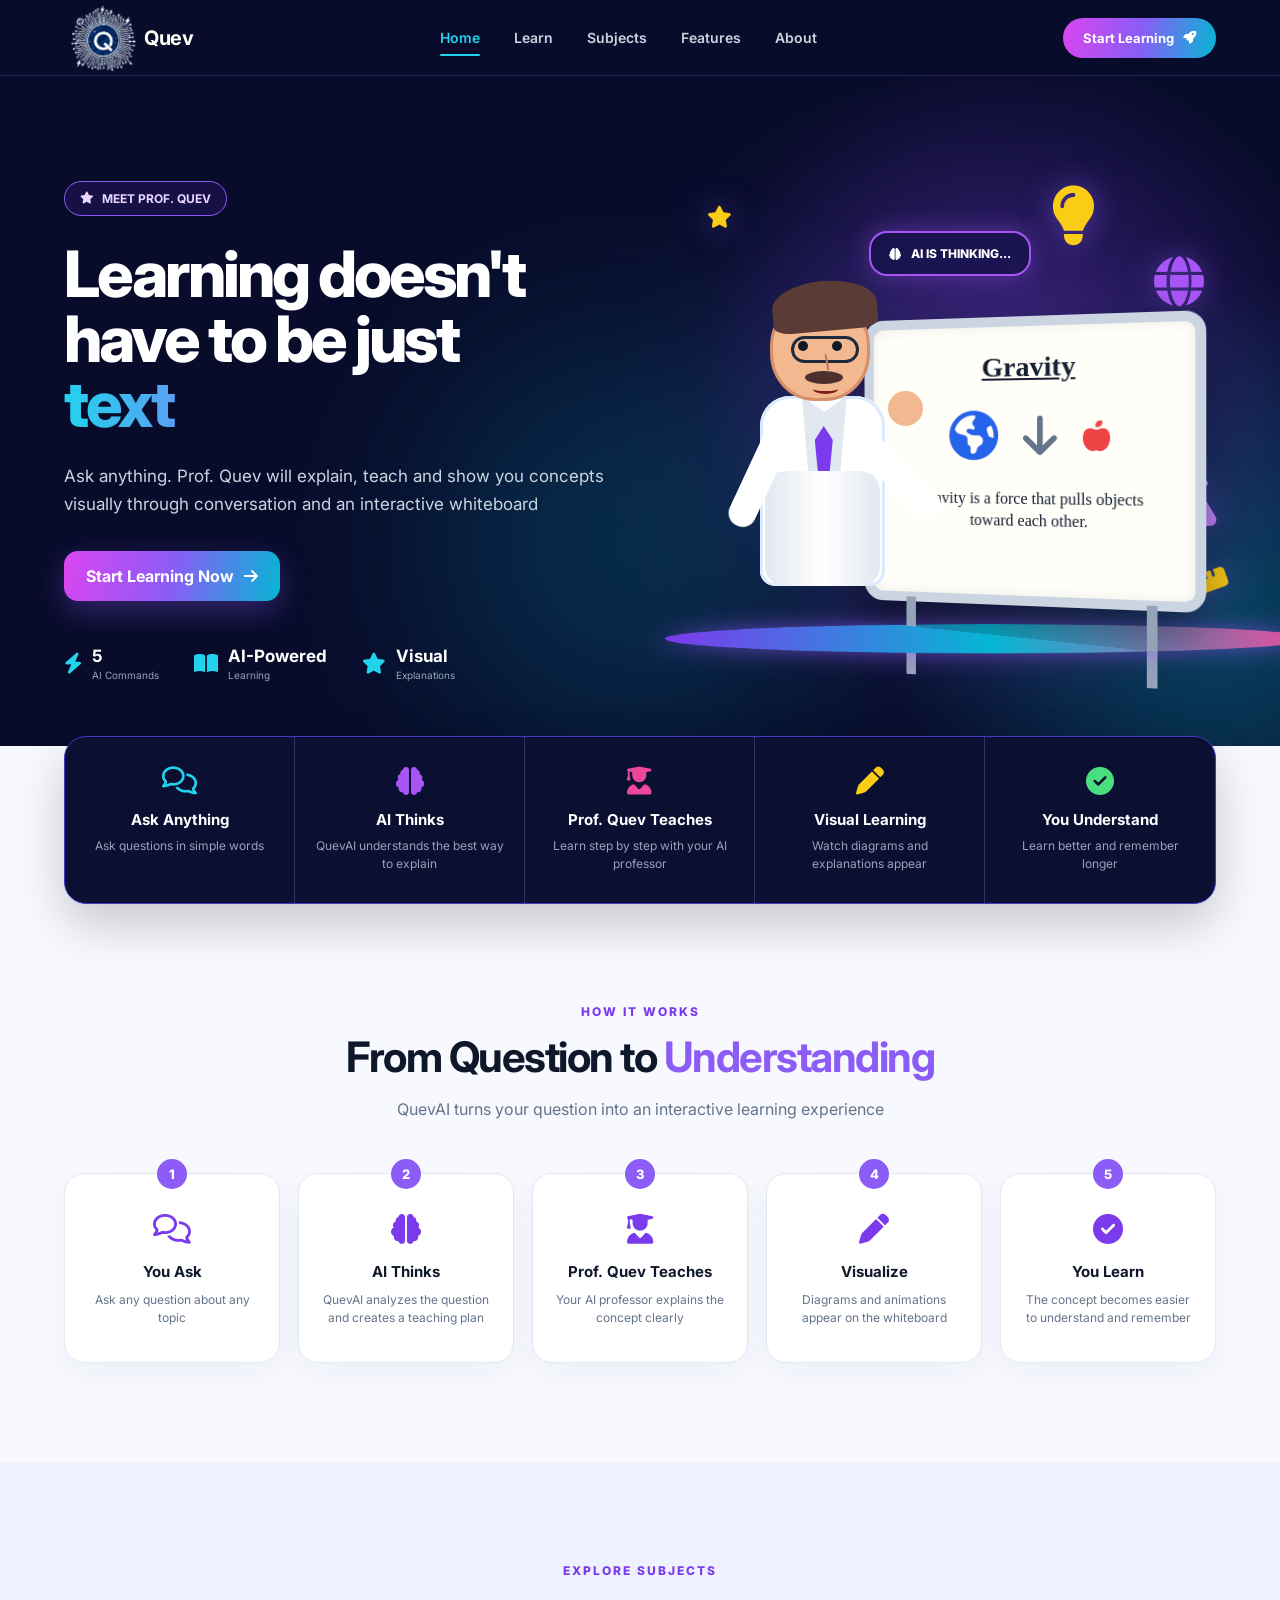
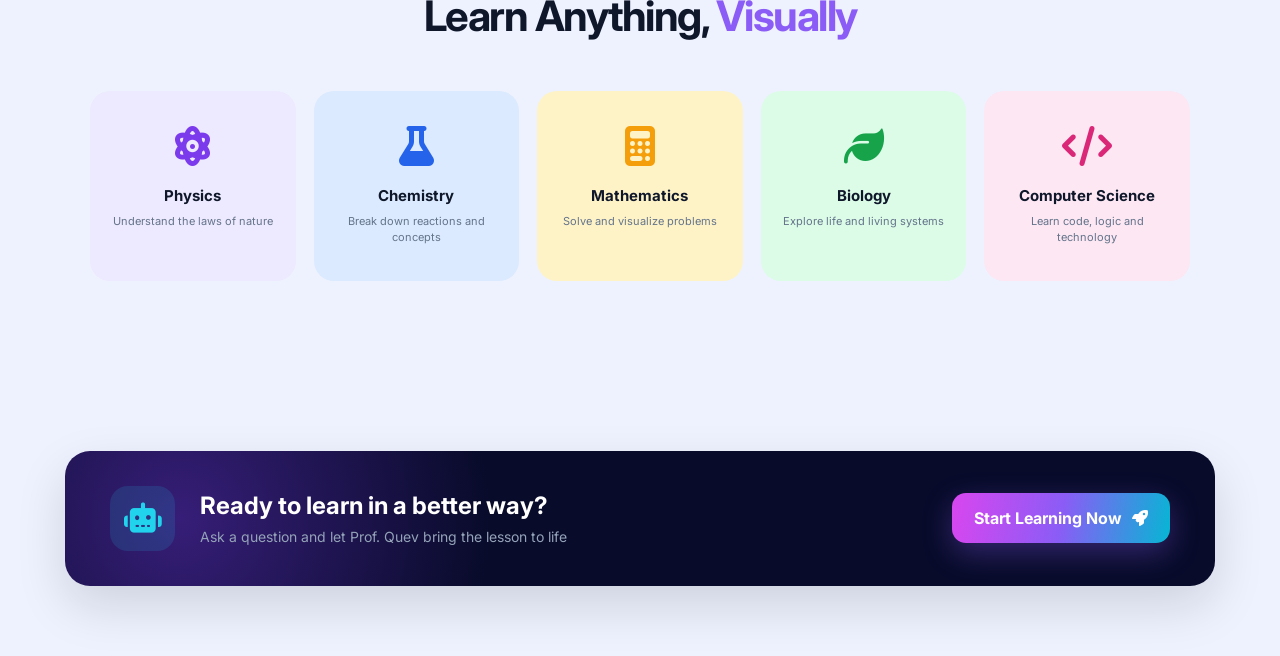
==== index.html @ 07f2e6e9 "Engine and AI update" ====
<!DOCTYPE html>
<html lang="en">

<head>
    <meta charset="UTF-8">
    <meta name="viewport" content="width=device-width, initial-scale=1.0">
    <title>Document</title>
    <link rel="stylesheet" href="../statics/style.css">
    <link rel="stylesheet" href="https://cdnjs.cloudflare.com/ajax/libs/font-awesome/6.5.2/css/all.min.css">
    <link rel="preconnect" href="https://fonts.googleapis.com">
    <link rel="preconnect" href="https://fonts.gstatic.com" crossorigin>
    <link rel="stylesheet" href="https://fonts.googleapis.com/css2?family=Inter:wght@400;500;600;700;800&display=swap">
    <link rel="stylesheet" href="https://cdnjs.cloudflare.com/ajax/libs/font-awesome/6.5.2/css/all.min.css">
</head>

<body>
    <header class="navbar">
        <div class="logo">
            <div class="logo-icon">
            <img src="../statics/img/logoo.png" alt="logo">
            </div>

            <div class="logo-text">
                <span>Quev</span>
            </div>
        </div>

        <nav class="nav-links">
            <a href="/" class="active">Home</a>
            <a href="#learn">Learn</a>
            <a href="#subjects">Subjects</a>
            <a href="#features">Features</a>
            <a href="about.html">About</a>
        </nav>

        <a href="/Quev-tutor/" class="nav-button">
            Start Learning
            <i class="fa-solid fa-rocket"></i>
        </a>
    </header>

    <main>
        <section class="hero">
            <div class="glow glow-purple"></div>
            <div class="glow glow-cyan"></div>

            <div class="hero-content">
                <div class="eyebrow">
                    <i class="fa-solid fa-star"></i>
                    Meet Prof. Quev
                </div>

                <h1>
                    Learning doesn't
                    have to be just
                    <span>text</span>
                </h1>

                <p class="hero-description">
                    Ask anything. Prof. Quev will explain,
                    teach and show you concepts visually
                    through conversation and an interactive
                    whiteboard
                </p>


                <div class="hero-buttons">
                    <a href="tutor.html" class="primary-button">
                        Start Learning Now
                        <i class="fa-solid fa-arrow-right"></i>
                    </a>

                </div>


                <div class="hero-stats">

                    <div class="stat">
                        <i class="fa-solid fa-bolt"></i>
                        <div>
                            <strong>5</strong>
                            <small>AI Commands</small>
                        </div>
                    </div>


                    <div class="stat">
                        <i class="fa-solid fa-book-open"></i>
                        <div>
                            <strong>AI-Powered</strong>
                            <small>Learning</small>
                        </div>
                    </div>

                    <div class="stat">
                        <i class="fa-solid fa-star"></i>
                        <div>
                            <strong>Visual</strong>
                            <small>Explanations</small>
                        </div>
                    </div>

                </div>

            </div>


            <div class="hero-scene" id="heroScene">

                <div class="floating-object object-star">
                    <i class="fa-solid fa-star"></i>
                </div>

                <div class="floating-object object-light">
                    <i class="fa-solid fa-lightbulb"></i>
                </div>

                <div class="floating-object object-planet">
                    <i class="fa-solid fa-globe"></i>
                </div>

                <div class="floating-object object-flask">
                    <i class="fa-solid fa-flask"></i>
                </div>

                <div class="floating-object object-ruler">
                    <i class="fa-solid fa-ruler"></i>
                </div>


                <div class="thinking-bubble">

                    <i class="fa-solid fa-brain"></i>

                    <span id="thinkingText">
                        AI IS THINKING...
                    </span>

                </div>


                <div class="professor">
                    <div class="prof-head">
                        <div class="hair"></div>
                        <div class="face">
                            <div class="eye left-eye"></div>
                            <div class="eye right-eye"></div>
                            <div class="glasses"></div>
                            <div class="nose"></div>
                            <div class="mustache"></div>
                            <div class="smile"></div>
                        </div>
                    </div>


                    <div class="prof-body">
                        <div class="shirt"></div>
                        <div class="tie"></div>
                        <div class="coat"></div>
                    </div>


                    <div class="prof-arm arm-left"></div>
                    <div class="prof-arm arm-right"></div>
                    <div class="prof-hand"></div>

                </div>


                <div class="whiteboard">
                    <div class="board-top"></div>
                    <h2>Gravity</h2>
                    <div class="gravity-demo">
                        <div class="earth">
                            <i class="fa-solid fa-earth-americas"></i>
                        </div>
                        <div class="arrow-down">
                           <i class="fa-solid fa-arrow-down"></i>
                        </div>

                        <div class="apple">
                            <i class="fa-solid fa-apple-whole"></i>
                        </div>
                    </div>

                    <p>
                        Gravity is a force that
                        pulls objects toward
                        each other.
                    </p>

                    <div class="board-leg left-leg"></div>
                    <div class="board-leg right-leg"></div>

                </div>


                <div class="platform"></div>

            </div>
        </section>


        <section class="features-strip" id="features">
            <div class="feature">
                <i class="fa-regular fa-comments"></i>
                <h3>Ask Anything</h3>

                <p>Ask questions in simple words</p>

            </div>


            <div class="feature">
                <i class="fa-solid fa-brain"></i>
                <h3>AI Thinks</h3>

                <p>
                    QuevAI understands the best way
                    to explain
                </p>
            </div>


            <div class="feature">
                <i class="fa-solid fa-user-graduate"></i>
                <h3>Prof. Quev Teaches</h3>
                <p>
                    Learn step by step with your AI professor
                </p>
            </div>


            <div class="feature">
                <i class="fa-solid fa-pen"></i>
                <h3>Visual Learning</h3>

                <p>
                    Watch diagrams and explanations appear
                </p>
            </div>


            <div class="feature">
                <i class="fa-solid fa-circle-check"></i>
                <h3>You Understand</h3>

                <p>
                    Learn better and remember longer
                </p>

            </div>
        </section>


        <section class="how-section" id="learn">
            <div class="section-label">
                HOW IT WORKS
            </div>

            <h2>
                From Question to
                <span>Understanding</span>
            </h2>

            <p class="section-description">
                QuevAI turns your question into an interactive
                learning experience
            </p>


            <div class="steps">
                <div class="step">
                    <div class="step-number">1</div>
                    <i class="fa-regular fa-comments"></i>
                    <h3>You Ask</h3>

                    <p>
                        Ask any question about any topic
                    </p>

                </div>

                <div class="step">
                    <div class="step-number">2</div>
                    <i class="fa-solid fa-brain"></i>

                    <h3>AI Thinks</h3>

                    <p>
                        QuevAI analyzes the question
                        and creates a teaching plan
                    </p>

                </div>

                <div class="step">
                    <div class="step-number">3</div>
                    <i class="fa-solid fa-user-graduate"></i>

                    <h3>Prof. Quev Teaches</h3>

                    <p>
                        Your AI professor explains
                        the concept clearly
                    </p>

                </div>


                <div class="step">
                    <div class="step-number">4</div>
                    <i class="fa-solid fa-pen"></i>

                    <h3>Visualize</h3>
                    <p>
                        Diagrams and animations appear
                        on the whiteboard
                    </p>
                </div>


                <div class="step">
                    <div class="step-number">5</div>
                    <i class="fa-solid fa-circle-check"></i>

                    <h3>You Learn</h3>

                    <p>
                        The concept becomes easier
                        to understand and remember
                    </p>

                </div>
            </div>
        </section>


        <section class="subjects-section" id="subjects">

            <div class="section-label">
                EXPLORE SUBJECTS
            </div>

            <h2>
                Learn Anything,
                <span>Visually</span>
            </h2>


            <div class="subject-grid">

                <div class="subject-card physics">
                    <i class="fa-solid fa-atom"></i>
                    <h3>Physics</h3>
                    <p>Understand the laws of nature</p>
                </div>

                <div class="subject-card chemistry">
                    <i class="fa-solid fa-flask"></i>
                    <h3>Chemistry</h3>
                    <p>Break down reactions and concepts</p>
                </div>

                <div class="subject-card mathematics">
                    <i class="fa-solid fa-calculator"></i>
                    <h3>Mathematics</h3>
                    <p>Solve and visualize problems</p>
                </div>

                <div class="subject-card biology">
                    <i class="fa-solid fa-leaf"></i>
                    <h3>Biology</h3>
                    <p>Explore life and living systems</p>
                </div>

                <div class="subject-card coding">
                    <i class="fa-solid fa-code"></i>
                    <h3>Computer Science</h3>
                    <p>Learn code, logic and technology</p>
                </div>

            </div>
        </section>


        <section class="cta-section">
            <div class="cta-content">

                <div class="cta-icon">
                    <i class="fa-solid fa-robot"></i>
                </div>

                <div>
                    <h2>
                        Ready to learn in a better way?
                    </h2>

                    <p>
                        Ask a question and let Prof. Quev
                        bring the lesson to life
                    </p>
                </div>

                <a href="tutor.html" class="primary-button">
                    Start Learning Now
                    <i class="fa-solid fa-rocket"></i>
                </a>

            </div>
        </section>
    </main>




    <script src="../statics/main.js"></script>
</body>

</html>
---- statics/style.css ----
* {
    margin: 0;
    padding: 0;
    box-sizing: border-box;
}

html {
    scroll-behavior: smooth;
}

body {
    font-family: "Inter", sans-serif;
    background: #f8f9ff;
    color: #0f172a;
}

.navbar {
    height: 76px;
    padding: 0 5%;
    display: flex;
    align-items: center;
    justify-content: space-between;
    background: #080b2a;
    border-bottom: 1px solid #25295a;
    position: sticky;
    top: 0;
    z-index: 1000;
}

.logo {
    display: flex;
    align-items: center;
}

.logo-icon img{
    width: 80px;
    margin-top: 10px;
}

.logo-text {
    margin-left: 0;
    font-size: 20px;
    font-weight: 700;
    letter-spacing: -0.5px;
    color: #fffef8;
}


.nav-links {
    display: flex;
    align-items: center;
    gap: 34px;
}

.nav-links a {
    position: relative;
    color: #cbd5e1;
    text-decoration: none;
    font-size: 14px;
    font-weight: 600;
    transition: 0.3s;
}

.nav-links a:hover,
.nav-links a.active {
    color: #22d3ee;
}

.nav-links a.active::after {
    content: "";
    position: absolute;
    left: 0;
    right: 0;
    bottom: -10px;
    height: 2px;
    background: #22d3ee;
    border-radius: 10px;
}

.nav-button {
    display: flex;
    align-items: center;
    gap: 9px;
    padding: 12px 20px;
    border-radius: 30px;
    color: white;
    text-decoration: none;
    font-size: 13px;
    font-weight: 700;
    background: linear-gradient(100deg, #d946ef, #8b5cf6, #06b6d4);
    transition: 0.3s;
}

.nav-button:hover {
    transform: translateY(-2px);
    box-shadow: 0 8px 25px #8b5cf666;
}

.hero {
    min-height: 650px;
    padding: 80px 5% 40px;
    display: flex;
    align-items: center;
    position: relative;
    overflow: hidden;
    color: white;
    background: radial-gradient(circle at 80% 45%, #7c3aed55, transparent 30%),
        radial-gradient(circle at 95% 80%, #06b6d455, transparent 25%), #080b2a;
}

.hero-content {
    width: 48%;
    position: relative;
    z-index: 5;
}

.eyebrow {
    width: fit-content;
    display: flex;
    align-items: center;
    gap: 8px;
    padding: 9px 15px;
    margin-bottom: 25px;
    border: 1px solid #8b5cf6;
    border-radius: 30px;
    color: #e9d5ff;
    background: #7c3aed22;
    font-size: 12px;
    font-weight: 700;
    text-transform: uppercase;
}

.hero h1 {
    max-width: 650px;
    font-size: clamp(48px, 5vw, 72px);
    line-height: 1.02;
    letter-spacing: -3px;
    font-weight: 800;
}

.hero h1 span {
    display: block;
    background: linear-gradient(90deg, #22d3ee, #a855f7, #ec4899);
    background-clip: text;
    color: transparent;
}

.hero-description {
    max-width: 540px;
    margin-top: 25px;
    color: #cbd5e1;
    font-size: 17px;
    line-height: 1.7;
}

.hero-buttons {
    display: flex;
    align-items: center;
    gap: 25px;
    margin-top: 32px;
}

.primary-button {
    display: inline-flex;
    align-items: center;
    gap: 10px;
    padding: 15px 22px;
    border-radius: 14px;
    color: white;
    text-decoration: none;
    font-weight: 700;
    background: linear-gradient(100deg, #d946ef, #8b5cf6, #06b6d4);
    box-shadow: 0 10px 30px #8b5cf655;
    transition: 0.3s;
}

.primary-button:hover {
    transform: translateY(-4px);
    box-shadow: 0 15px 40px #8b5cf677;
}

.hero-stats {
    display: flex;
    gap: 35px;
    margin-top: 45px;
}

.stat {
    display: flex;
    align-items: center;
    gap: 10px;
}

.stat>i {
    color: #22d3ee;
    font-size: 21px;
}

.stat strong {
    display: block;
    font-size: 17px;
}

.stat small {
    display: block;
    margin-top: 3px;
    color: #94a3b8;
    font-size: 10px;
}

.hero-scene {
    width: 52%;
    height: 550px;
    position: relative;
    perspective: 1200px;
    transform-style: preserve-3d;
    transition: transform 0.15s ease-out;
}

.professor {
    position: absolute;
    left: 18%;
    bottom: 85px;
    width: 190px;
    height: 350px;
    z-index: 5;
    transform-style: preserve-3d;
    animation: professorFloat 4s ease-in-out infinite;
}

@keyframes professorFloat {

    0%,
    100% {
        transform: translateY(0) rotateY(-3deg);
    }

    50% {
        transform: translateY(-15px) rotateY(3deg);
    }

}

.prof-head {
    position: absolute;
    top: 10px;
    left: 45px;
    width: 110px;
    height: 120px;
    z-index: 4;
}

.face {
    width: 100px;
    height: 105px;
    position: absolute;
    top: 15px;
    border-radius: 48% 48% 45% 45%;
    background: #f2b88f;
    border: 3px solid #d78f68;
}

.hair {
    width: 105px;
    height: 50px;
    position: absolute;
    top: 0;
    left: 2px;
    z-index: 3;
    border-radius: 60% 60% 20% 20%;
    background: #5b3b35;
    transform: rotate(-5deg);
}

.eye {
    width: 10px;
    height: 10px;
    position: absolute;
    top: 42px;
    border-radius: 50%;
    background: #111827;
}

.left-eye {
    left: 25px;
}

.right-eye {
    right: 25px;
}

.glasses {
    position: absolute;
    top: 37px;
    left: 18px;
    width: 68px;
    height: 27px;
    border: 3px solid #1e293b;
    border-radius: 15px;
}

.nose {
    position: absolute;
    left: 45px;
    top: 56px;
    width: 10px;
    height: 16px;
    border-right: 2px solid #c07858;
    transform: rotate(-10deg);
}

.mustache {
    position: absolute;
    left: 32px;
    top: 72px;
    width: 38px;
    height: 13px;
    border-radius: 50%;
    background: #4b302d;
}

.smile {
    position: absolute;
    left: 40px;
    top: 85px;
    width: 25px;
    height: 10px;
    border-bottom: 3px solid #7f1d1d;
    border-radius: 50%;
}

.prof-body {
    position: absolute;
    left: 35px;
    top: 125px;
    width: 125px;
    height: 190px;
    border-radius: 30px 30px 15px 15px;
    background: white;
    box-shadow: inset 0 0 0 3px #dbeafe;
}

.shirt {
    position: absolute;
    left: 42px;
    top: 0;
    width: 45px;
    height: 80px;
    background: #e2e8f0;
    clip-path: polygon(0 0, 50% 20%, 100% 0, 85% 100%, 15% 100%);
}

.tie {
    position: absolute;
    top: 30px;
    left: 55px;
    width: 18px;
    height: 70px;
    background: #7c3aed;
    clip-path: polygon(50% 0, 100% 20%, 70% 100%, 50% 85%, 30% 100%, 0 20%);
}

.coat {
    position: absolute;
    left: 5px;
    right: 5px;
    bottom: 0;
    height: 115px;
    border-radius: 20px;
    background: linear-gradient(90deg, #e2e8f0, #ffffff, #e2e8f0);
}

.prof-arm {
    position: absolute;
    width: 28px;
    height: 115px;
    border-radius: 20px;
    background: white;
    z-index: 2;
}

.arm-left {
    left: 22px;
    top: 145px;
    transform: rotate(25deg);
}

.arm-right {
    right: 5px;
    top: 145px;
    transform: rotate(-45deg);
}

.prof-hand {
    position: absolute;
    right: -8px;
    top: 120px;
    width: 35px;
    height: 35px;
    border-radius: 50%;
    background: #f2b88f;
    z-index: 3;
}

.whiteboard {
    position: absolute;
    right: 3%;
    bottom: 100px;
    width: 340px;
    height: 290px;
    z-index: 3;
    padding: 25px;
    border: 10px solid #cbd5e1;
    border-radius: 20px;
    background: #fffef8;
    color: #172033;
    box-shadow: 0 25px 50px #00000066, inset 0 0 15px #00000012;
    transform: perspective(1000px) rotateY(-8deg);
    transition: transform 0.4s ease;
}

.whiteboard:hover {
    transform: perspective(1000px) rotateY(0deg) translateZ(30px);
}

.whiteboard h2 {
    text-align: center;
    font-family: cursive;
    font-size: 28px;
    text-decoration: underline;
}

.gravity-demo {
    height: 105px;
    display: flex;
    align-items: center;
    justify-content: center;
    gap: 25px;
}

.earth {
    font-size: 50px;
    color: #2563eb;
}

.arrow-down {
    font-size: 45px;
    color: #64748b;
}

.apple {
    color: #ef4444;
    font-size: 30px;
}

.whiteboard p {
    text-align: center;
    font-family: cursive;
    font-size: 16px;
    line-height: 1.4;
}

.board-leg {
    position: absolute;
    bottom: -85px;
    width: 10px;
    height: 80px;
    background: #94a3b8;
}

.left-leg {
    left: 35px;
}

.right-leg {
    right: 35px;
}

.platform {
    position: absolute;
    left: 8%;
    bottom: 45px;
    width: 650px;
    height: 45px;
    border-radius: 50%;
    background: linear-gradient(90deg, #7c3aed, #06b6d4, #ec4899);
    box-shadow: 0 0 35px #8b5cf6aa;
    transform: rotateX(60deg);
}

.floating-object {
    position: absolute;
    z-index: 2;
    display: flex;
    align-items: center;
    justify-content: center;
    color: #ffffff;
    filter: drop-shadow(0 0 15px #8b5cf688);
    animation: objectFloat 4s ease-in-out infinite;
}

.object-star {
    top: 50px;
    left: 15%;
    color: #facc15;
    font-size: 22px;
}

.object-light {
    top: 30px;
    right: 20%;
    color: #facc15;
    font-size: 60px;
    animation-delay: 1s;
}

.object-planet {
    top: 100px;
    right: 2%;
    color: #a855f7;
    font-size: 50px;
    animation-delay: 1.5s;
}

.object-flask {
    bottom: 180px;
    right: 0;
    color: #c084fc;
    font-size: 45px;
    animation-delay: 2s;
}

.object-ruler {
    bottom: 100px;
    right: -10px;
    color: #facc15;
    font-size: 45px;
    transform: rotate(25deg);
    animation-delay: 2.5s;
}

@keyframes objectFloat {

    0%,
    100% {
        transform: translateY(0);
    }

    50% {
        transform: translateY(-18px);
    }

}

.thinking-bubble {
    position: absolute;
    top: 75px;
    left: 42%;
    z-index: 10;
    display: flex;
    align-items: center;
    gap: 10px;
    padding: 13px 18px;
    border: 2px solid #a855f7;
    border-radius: 18px;
    color: white;
    background: #17134bcc;
    box-shadow: 0 0 25px #a855f766;
    font-size: 12px;
    font-weight: 800;
    animation: bubblePulse 2s ease-in-out infinite;
}

@keyframes bubblePulse {

    0%,
    100% {
        box-shadow: 0 0 20px #a855f744;
    }

    50% {
        box-shadow: 0 0 35px #a855f699;
    }

}

.glow {
    position: absolute;
    width: 400px;
    height: 400px;
    border-radius: 50%;
    filter: blur(100px);
    opacity: 0.2;
}

.glow-purple {
    background: #8b5cf6;
    right: 10%;
    top: 20%;
}

.glow-cyan {
    background: #06b6d4;
    right: 35%;
    bottom: 0;
}

.features-strip {
    width: 90%;
    margin: -10px auto 0;
    position: relative;
    z-index: 20;
    display: grid;
    grid-template-columns: repeat(5, 1fr);
    border: 1px solid #4338ca;
    border-radius: 22px;
    overflow: hidden;
    background: #0b1033;
    box-shadow: 0 20px 50px #00000033;
}

.feature {
    padding: 30px 20px;
    text-align: center;
    border-right: 1px solid #303565;
}

.feature:last-child {
    border-right: none;
}

.feature i {
    margin-bottom: 15px;
    color: #22d3ee;
    font-size: 28px;
}

.feature:nth-child(2) i {
    color: #a855f7;
}

.feature:nth-child(3) i {
    color: #ec4899;
}

.feature:nth-child(4) i {
    color: #facc15;
}

.feature:nth-child(5) i {
    color: #4ade80;
}

.feature h3 {
    margin-bottom: 8px;
    color: white;
    font-size: 15px;
}

.feature p {
    color: #94a3b8;
    font-size: 12px;
    line-height: 1.5;
}

.how-section,
.subjects-section {
    padding: 100px 5%;

    text-align: center;
}

.section-label {
    margin-bottom: 12px;
    color: #7c3aed;
    font-size: 12px;
    font-weight: 800;
    letter-spacing: 2px;
}

.how-section h2,
.subjects-section h2 {
    font-size: 42px;
    letter-spacing: -1.5px;
}

.how-section h2 span,
.subjects-section h2 span {
    color: #8b5cf6;
}

.section-description {
    max-width: 600px;
    margin: 15px auto 50px;
    color: #64748b;
    line-height: 1.6;
}

.steps {
    max-width: 1200px;
    margin: auto;
    display: grid;
    grid-template-columns: repeat(5, 1fr);
    gap: 18px;
}

.step {
    position: relative;
    padding: 35px 20px;
    border: 1px solid #e2e8f0;
    border-radius: 20px;
    background: white;
    box-shadow: 0 10px 30px #64748b12;
    transition: 0.3s;
}

.step:hover {
    transform: translateY(-8px);
    box-shadow: 0 20px 40px #64748b22;
}

.step-number {
    width: 30px;
    height: 30px;
    margin: -50px auto 25px;
    display: flex;
    align-items: center;
    justify-content: center;
    border-radius: 50%;
    color: white;
    background: #8b5cf6;
    font-size: 13px;
    font-weight: 800;
}

.step>i {
    margin-bottom: 18px;
    color: #7c3aed;
    font-size: 30px;
}

.step h3 {
    margin-bottom: 10px;
    font-size: 15px;
}

.step p {
    color: #64748b;
    font-size: 12px;
    line-height: 1.5;
}

.subjects-section {
    background: #eef2ff;
}

.subject-grid {
    max-width: 1100px;
    margin: 50px auto 0;
    display: grid;
    grid-template-columns: repeat(5, 1fr);
    gap: 18px;
}

.subject-card {
    padding: 35px 20px;
    border-radius: 20px;
    transition: 0.3s;
}

.subject-card:hover {
    transform: translateY(-8px) scale(1.02);
}

.subject-card i {
    margin-bottom: 20px;
    font-size: 40px;
}

.subject-card h3 {
    margin-bottom: 8px;
    font-size: 15px;
}

.subject-card p {
    color: #64748b;
    font-size: 11px;
    line-height: 1.5;
}

.physics {
    background: #ede9fe;
}

.physics i {
    color: #7c3aed;
}

.chemistry {
    background: #dbeafe;
}

.chemistry i {
    color: #2563eb;
}

.mathematics {
    background: #fef3c7;
}

.mathematics i {
    color: #f59e0b;
}

.biology {
    background: #dcfce7;
}

.biology i {
    color: #16a34a;
}

.coding {
    background: #fce7f3;
}

.coding i {
    color: #db2777;
}

.cta-section {
    padding: 70px 5%;
    background: #eef2ff;
}

.cta-content {
    max-width: 1150px;
    margin: auto;
    padding: 35px 45px;
    display: flex;
    align-items: center;
    gap: 25px;
    border-radius: 25px;
    color: white;
    background: radial-gradient(circle at 10% 50%, #7c3aed66, transparent 30%), #080b2a;
    box-shadow: 0 20px 50px #00000022;
}

.cta-icon {
    width: 65px;
    height: 65px;
    display: flex;
    align-items: center;
    justify-content: center;
    border-radius: 18px;
    color: #22d3ee;
    background: #22d3ee22;
    font-size: 30px;
}

.cta-content>div:nth-child(2) {
    flex: 1;
}

.cta-content h2 {
    margin-bottom: 8px;
    font-size: 24px;
}

.cta-content p {
    color: #94a3b8;
    font-size: 14px;
}

@media (max-width: 1000px) {

    .nav-links {
        gap: 15px;
    }

    .hero {
        flex-direction: column;
    }

    .hero-content {
        width: 100%;
        text-align: center;
    }

    .eyebrow {
        margin-left: auto;
        margin-right: auto;
    }

    .hero-buttons,
    .hero-stats {
        justify-content: center;
    }

    .hero-scene {
        width: 100%;
        margin-top: 40px;
    }

    .features-strip {
        grid-template-columns: repeat(2, 1fr);
    }

    .steps {
        grid-template-columns: repeat(2, 1fr);
    }

    .subject-grid {
        grid-template-columns: repeat(3, 1fr);
    }

}


@media (max-width: 650px) {

    .navbar {
        padding: 0 20px;
    }

    .nav-links {
        display: none;
    }

    .nav-button {
        padding: 10px 13px;
        font-size: 11px;
    }

    .hero {
        padding: 60px 20px;
    }

    .hero h1 {
        font-size: 45px;
    }

    .hero-description {
        font-size: 15px;
    }

    .hero-buttons {
        flex-direction: column;
    }

    .hero-stats {
        gap: 15px;
    }

    .hero-scene {
        transform: scale(0.75);

        width: 130%;
    }

    .features-strip {
        grid-template-columns: 1fr;
    }

    .feature {
        border-right: none;
        border-bottom: 1px solid #303565;
    }

    .steps {
        grid-template-columns: 1fr;
    }

    .subject-grid {
        grid-template-columns: 1fr 1fr;
    }

    .cta-content {
        flex-direction: column;
        text-align: center;
    }

}


.about-page {
    background: #f8f9ff;
    min-height: 100vh;
}

.about-hero {
    padding: 90px 8% 80px;
    text-align: center;
    color: white;
    background: radial-gradient(circle at 20% 30%, #7c3aed66, transparent 30%),
        radial-gradient(circle at 80% 70%, #06b6d455, transparent 30%), #080b2a;
}

.about-badge {
    display: inline-flex;
    align-items: center;
    gap: 8px;
    padding: 9px 16px;
    border: 1px solid #8b5cf6;
    border-radius: 30px;
    color: #e9d5ff;
    background: #8b5cf622;
    font-size: 12px;
    font-weight: 700;
}

.about-hero h1 {
    max-width: 800px;
    margin: 25px auto 15px;
    font-size: clamp(45px, 6vw, 70px);
    line-height: 1.05;
    letter-spacing: -3px;
}

.about-hero h1 span {
    background: linear-gradient(90deg, #22d3ee, #a855f7, #ec4899);
    background-clip: text;
    color: transparent;
}

.about-hero p {
    max-width: 650px;
    margin: auto;
    color: #cbd5e1;
    line-height: 1.7;
    font-size: 16px;
}

.mission {
    padding: 90px 8%;
}

.mission-container {
    max-width: 1100px;
    margin: auto;
    display: grid;
    grid-template-columns: 1fr 1fr;
    gap: 50px;
    align-items: center;
}

.section-tag {
    color: #7c3aed;
    font-size: 12px;
    font-weight: 800;
    letter-spacing: 2px;
}

.mission h2 {
    margin: 15px 0;
    font-size: 40px;
    letter-spacing: -1px;
}

.mission h2 span {
    color: #8b5cf6;
}

.mission-text {
    color: #64748b;
    line-height: 1.8;
    font-size: 15px;
}

.mission-visual {
    min-height: 350px;
    display: flex;
    align-items: center;
    justify-content: center;
    position: relative;
    border-radius: 30px;
    background: radial-gradient(circle at center, #8b5cf633, transparent 60%), #eef2ff;
}

.mission-icon {
    width: 140px;
    height: 140px;
    display: flex;
    align-items: center;
    justify-content: center;
    border-radius: 40px;
    color: white;
    background: linear-gradient(135deg, #8b5cf6, #06b6d4);
    font-size: 65px;
    box-shadow: 0 25px 60px #7c3aed55;
    animation: floatAbout 4s ease-in-out infinite;
}

@keyframes floatAbout {

    0%,
    100% {
        transform: translateY(0) rotate(-3deg);
    }

    50% {
        transform: translateY(-15px) rotate(3deg);
    }

}

.difference {
    padding: 90px 8%;
    text-align: center;
    background: #eef2ff;
}

.difference h2 {
    margin: 12px 0;
    font-size: 40px;
}

.difference h2 span {
    color: #ec4899;
}

.difference-description {
    max-width: 650px;
    margin: 0 auto 50px;
    color: #64748b;
    line-height: 1.7;
}

.difference-grid {
    max-width: 1100px;
    margin: auto;
    display: grid;
    grid-template-columns: repeat(3, 1fr);
    gap: 20px;
}

.difference-card {
    padding: 35px 25px;
    border-radius: 22px;
    background: white;
    box-shadow: 0 15px 35px #64748b18;
    transition: 0.3s;
}

.difference-card:hover {
    transform: translateY(-8px);
}

.difference-card i {
    width: 60px;
    height: 60px;
    margin-bottom: 20px;
    display: inline-flex;
    align-items: center;
    justify-content: center;
    border-radius: 18px;
    color: white;
    background: linear-gradient(135deg, #8b5cf6, #06b6d4);
    font-size: 25px;
}

.difference-card h3 {
    margin-bottom: 10px;
    font-size: 17px;
}

.difference-card p {
    color: #64748b;
    font-size: 13px;
    line-height: 1.6;
}

.commands {
    padding: 90px 8%;
    text-align: center;
}

.commands h2 {
    margin: 12px 0 15px;
    font-size: 40px;
}

.commands h2 span {
    color: #7c3aed;
}

.commands-description {
    max-width: 650px;
    margin: auto;
    color: #64748b;
    line-height: 1.7;
}

.command-list {
    max-width: 900px;
    margin: 50px auto 0;
    display: grid;
    grid-template-columns: repeat(5, 1fr);
    gap: 15px;
}

.command {
    padding: 25px 15px;
    border-radius: 18px;
    background: #0f172a;
    color: white;
    transition: 0.3s;
}

.command:hover {
    transform: translateY(-7px);
    background: #171f3d;
}

.command i {
    margin-bottom: 12px;
    color: #22d3ee;
    font-size: 25px;
}

.command strong {
    display: block;
    margin-bottom: 5px;
    font-size: 14px;
}

.command small {
    color: #94a3b8;
    font-size: 11px;
}

.team {
    padding: 90px 8%;
    background: #080b2a;
    color: white;
    text-align: center;
}

.team h2 {
    margin: 12px 0 15px;
    font-size: 40px;
}

.team h2 span {
    color: #22d3ee;
}

.team-description {
    max-width: 650px;
    margin: auto;
    color: #94a3b8;
    line-height: 1.7;
}

.team-grid {
    max-width: 1000px;
    margin: 50px auto 0;
    display: grid;
    grid-template-columns: repeat(3, 1fr);
    gap: 22px;
}

.team-card {
    padding: 30px 20px;
    border: 1px solid #303565;
    border-radius: 20px;
    background: #101537;
    transition: transform 0.3s ease, border-color 0.3s ease, box-shadow 0.3s ease;
}

.team-card:hover {
    transform: translateY(-6px);
    border-color: #22d3ee;
    box-shadow: 0 15px 35px rgba(34, 211, 238, 0.12);
}

.team-icon {
    width: 65px;
    height: 65px;
    margin: auto auto 18px;
    display: flex;
    align-items: center;
    justify-content: center;
    border-radius: 50%;
    color: white;
    background: linear-gradient(135deg, #8b5cf6, #06b6d4);
    font-size: 25px;
}

.team-card h3 {
    margin: 0 0 6px;
    font-size: 18px;
    font-weight: 700;
}

.team-card h4 {
    margin: 0 0 12px;
    color: #22d3ee;
    font-size: 13px;
    font-weight: 600;
}

.team-card p {
    margin: 0;
    color: #94a3b8;
    font-size: 12px;
    line-height: 1.6;
}


.about-cta {
    padding: 80px 8%;
    text-align: center;
    background: #f8f9ff;
}

.about-cta h2 {
    font-size: 38px;
}

.about-cta h2 span {
    color: #8b5cf6;
}

.about-cta p {
    margin: 15px auto 30px;
    max-width: 550px;
    color: #64748b;
}

@media (max-width: 900px) {

    .mission-container {
        grid-template-columns: 1fr;
    }

    .difference-grid {
        grid-template-columns: 1fr 1fr;
    }

    .command-list {
        grid-template-columns: repeat(3, 1fr);
    }

    .team-grid {
        grid-template-columns: 1fr;
        max-width: 400px;
    }

    .team h2 {
        font-size: 32px;
    }

}


@media (max-width: 600px) {

    .about-hero {
        padding: 70px 20px;
    }

    .mission,
    .difference,
    .commands,
    .team,
    .about-cta {
        padding-left: 20px;
        padding-right: 20px;
    }

    .mission h2,
    .difference h2,
    .commands h2,
    .team h2 {
        font-size: 32px;
    }

    .difference-grid {
        grid-template-columns: 1fr;
    }

    .command-list {
        grid-template-columns: 1fr 1fr;
    }

    .team-grid {
        grid-template-columns: 1fr;
        max-width: 400px;
    }

    .team h2 {
        font-size: 32px;
    }

}
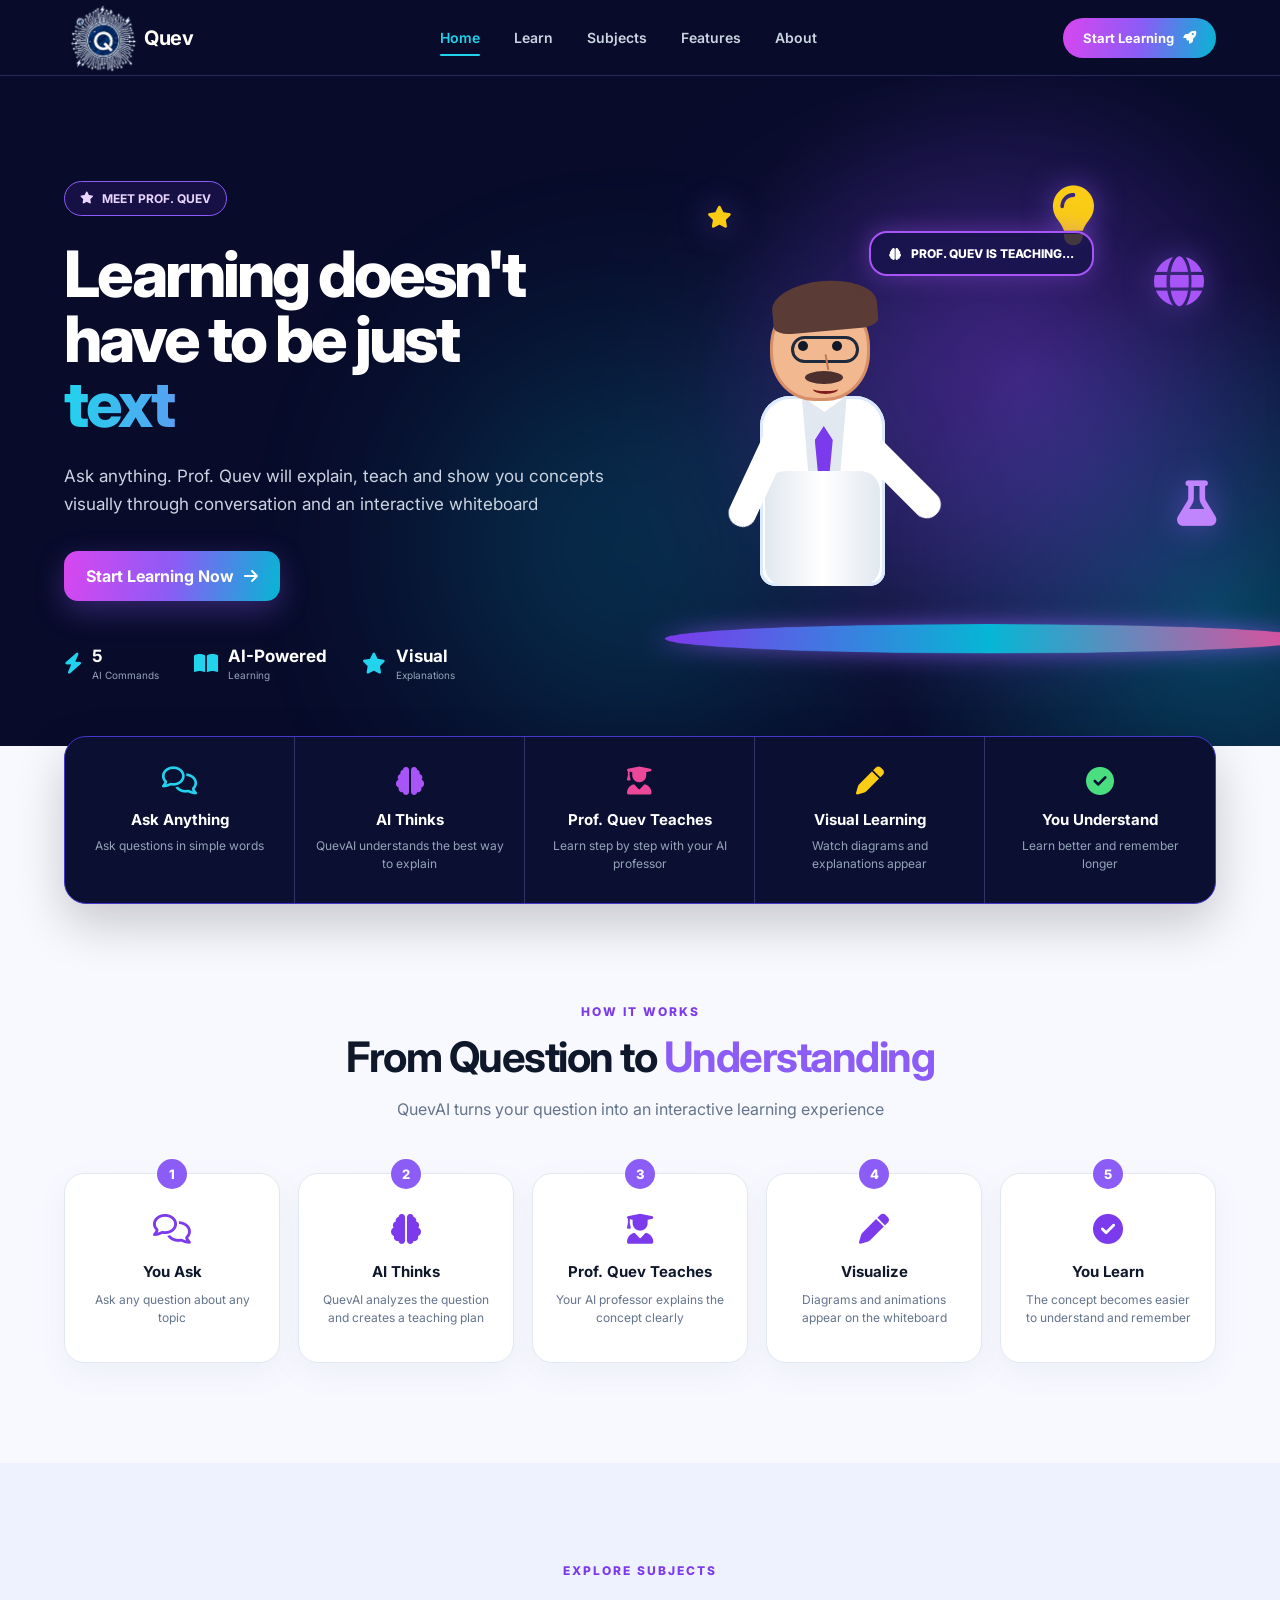
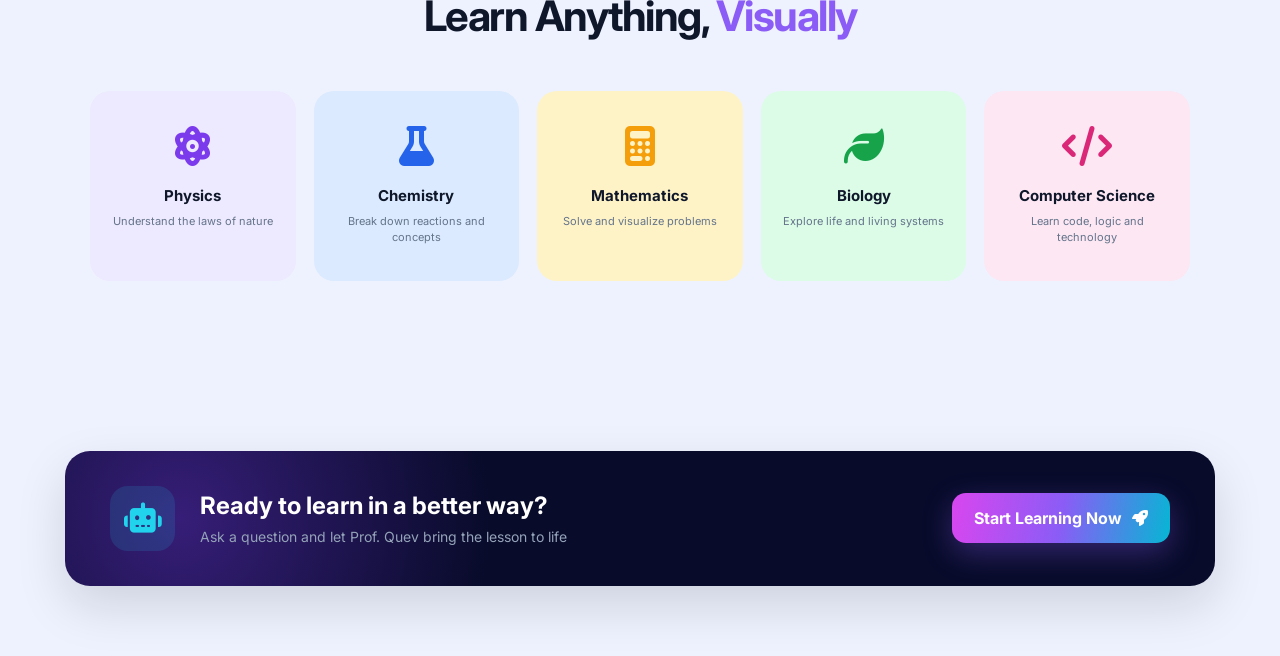
==== commit f50ce1b0: "GSAP Rework" ====
--- a/index.html
+++ b/index.html
@@ -4,7 +4,7 @@
 <head>
     <meta charset="UTF-8">
     <meta name="viewport" content="width=device-width, initial-scale=1.0">
-    <title>Document</title>
+    <title>Quev AI Professor</title>
     <link rel="stylesheet" href="../statics/style.css">
     <link rel="stylesheet" href="https://cdnjs.cloudflare.com/ajax/libs/font-awesome/6.5.2/css/all.min.css">
     <link rel="preconnect" href="https://fonts.googleapis.com">
@@ -402,7 +402,7 @@
                     </p>
                 </div>
 
-                <a href="tutor.html" class="primary-button">
+                <a href="/Quev-tutor/" class="primary-button">
                     Start Learning Now
                     <i class="fa-solid fa-rocket"></i>
                 </a>
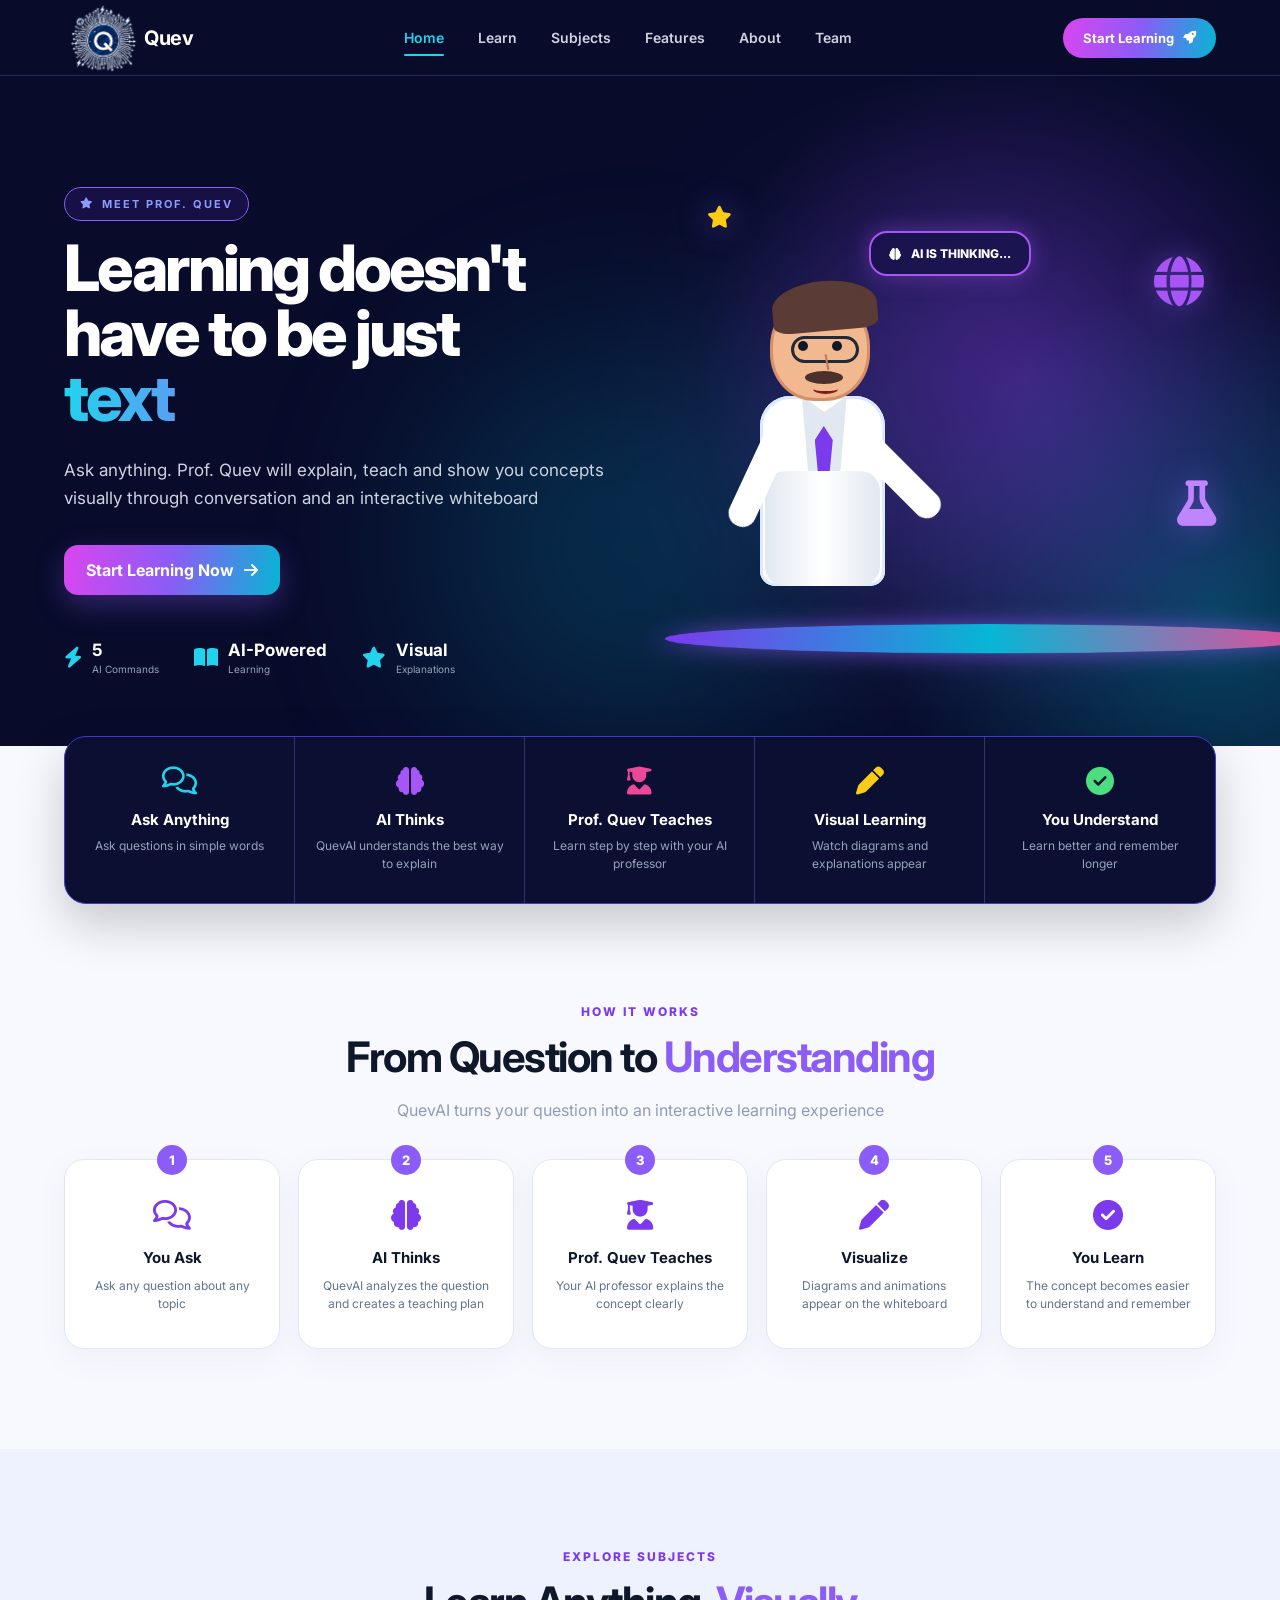
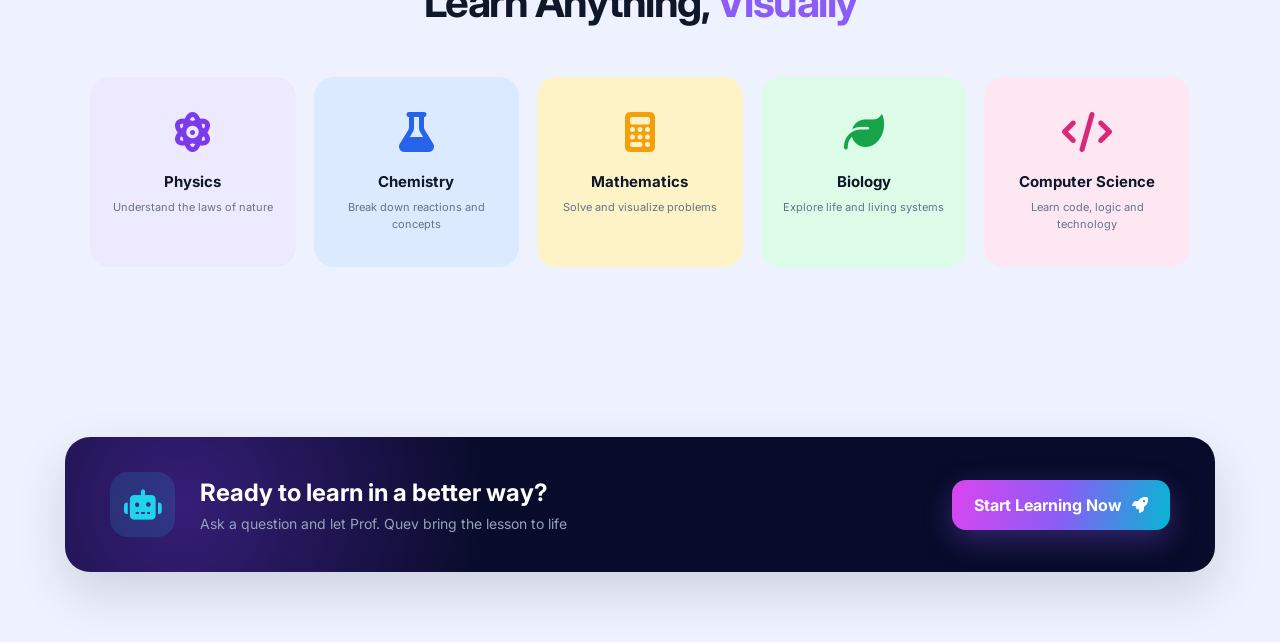
==== commit 7ddb1298: "team page upd and minor fixes" ====
--- a/index.html
+++ b/index.html
@@ -4,8 +4,8 @@
 <head>
     <meta charset="UTF-8">
     <meta name="viewport" content="width=device-width, initial-scale=1.0">
-    <title>Quev AI Professor</title>
-    <link rel="stylesheet" href="../statics/style.css">
+    <title>Document</title>
+    <link rel="stylesheet" href="/statics/style.css">
     <link rel="stylesheet" href="https://cdnjs.cloudflare.com/ajax/libs/font-awesome/6.5.2/css/all.min.css">
     <link rel="preconnect" href="https://fonts.googleapis.com">
     <link rel="preconnect" href="https://fonts.gstatic.com" crossorigin>
@@ -17,7 +17,7 @@
     <header class="navbar">
         <div class="logo">
             <div class="logo-icon">
-            <img src="../statics/img/logoo.png" alt="logo">
+            <img src="/statics/img/logoo.png" alt="logo">
             </div>
 
             <div class="logo-text">
@@ -31,6 +31,7 @@
             <a href="#subjects">Subjects</a>
             <a href="#features">Features</a>
             <a href="about.html">About</a>
+            <a href="team.html">Team</a>
         </nav>
 
         <a href="/Quev-tutor/" class="nav-button">
@@ -65,7 +66,7 @@
 
 
                 <div class="hero-buttons">
-                    <a href="tutor.html" class="primary-button">
+                    <a href="/Quev-tutor/" class="primary-button">
                         Start Learning Now
                         <i class="fa-solid fa-arrow-right"></i>
                     </a>
@@ -414,7 +415,7 @@
 
 
 
-    <script src="../statics/main.js"></script>
+    <script src="/statics/main.js"></script>
 </body>
 
 </html>
--- a/statics/style.css
+++ b/statics/style.css
@@ -32,7 +32,7 @@
     align-items: center;
 }
 
-.logo-icon img{
+.logo-icon img {
     width: 80px;
     margin-top: 10px;
 }
@@ -1393,4 +1393,465 @@
         font-size: 32px;
     }
 
+}
+
+
+
+
+
+
+/*................team page style................*/
+
+.team-page {
+    background: #e2eafe;
+}
+
+.team-hero {
+    text-align: center;
+    padding: 90px 20px 60px;
+}
+
+.small-title {
+    color: #7c8cff;
+    font-size: 12px;
+    font-weight: 700;
+    letter-spacing: 2px;
+    margin-bottom: 15px;
+}
+
+.team-hero h1 {
+    font-size: clamp(42px, 6vw, 72px);
+    margin-bottom: 20px;
+}
+
+.team-hero h1 span {
+    color: #7c8cff;
+}
+
+.hero-text {
+    max-width: 600px;
+    margin: auto;
+    color: #9da3b5;
+    line-height: 1.7;
+}
+
+.team-section {
+    padding: 30px 7% 100px;
+}
+
+.team-grid {
+    max-width: 1100px;
+    margin: auto;
+    display: grid;
+    grid-template-columns: repeat(3, 1fr);
+    gap: 28px;
+    align-items: center;
+}
+
+.member-card {
+    padding: 30px;
+    text-align: center;
+    background: #111624;
+    border: 1px solid rgba(255, 255, 255, 0.08);
+    border-radius: 24px;
+    transition: 0.3s;
+}
+
+.member-card:hover {
+    transform: translateY(-8px);
+    border-color: rgba(124, 140, 255, 0.5);
+}
+
+.main-member {
+    transform: translateY(-18px);
+    border-color: rgba(124, 140, 255, 0.45);
+    box-shadow: 0 20px 60px rgba(0, 0, 0, 0.35), 0 0 35px rgba(124, 140, 255, 0.08);
+}
+
+.main-member:hover {
+    transform: translateY(-26px);
+}
+
+.avatar {
+    width: 190px;
+    height: 190px;
+    margin: 0 auto 25px;
+    border-radius: 18px;
+    overflow: hidden;
+    background: #1b2030;
+}
+
+.avatar img {
+    width: 100%;
+    height: 100%;
+    object-fit: cover;
+    display: block;
+}
+
+.member-card h2 {
+    font-size: 24px;
+    margin-bottom: 8px;
+    color: azure;
+}
+
+.role {
+    color: #8d9aff;
+    font-size: 14px;
+    font-weight: 600;
+    margin-bottom: 15px;
+}
+
+.description {
+    color: #9da3b5;
+    font-size: 14px;
+    line-height: 1.6;
+}
+
+@media (max-width: 850px) {
+
+    .team-grid {
+        grid-template-columns: 1fr;
+        max-width: 420px;
+    }
+
+    .main-member {
+        transform: none;
+        order: -1;
+    }
+
+    .main-member:hover {
+        transform: translateY(-8px);
+    }
+
+    .nav-links {
+        display: none;
+    }
+}
+
+.feature-icon {
+    width: 55px;
+    height: 55px;
+    margin: 0 auto 18px;
+    display: flex;
+    align-items: center;
+    justify-content: center;
+    border-radius: 14px;
+    background: rgba(113, 136, 255, 0.1);
+    color: #7188ff;
+    font-size: 24px;
+}
+
+.socials {
+    display: flex;
+    justify-content: center;
+    gap: 10px;
+    margin-top: 10px;
+}
+
+.socials a {
+    width: 34px;
+    height: 34px;
+    display: flex;
+    align-items: center;
+    justify-content: center;
+    border-radius: 9px;
+    background: #151c32;
+    border: 1px solid rgba(255, 255, 255, 0.08);
+    color: #c8cee1;
+    text-decoration: none;
+    font-size: 12px;
+    font-weight: bold;
+    transition: 0.3s;
+}
+
+.socials a:hover {
+    background: #27335c;
+    color: white;
+}
+
+.eyebrow {
+    color: #8c9bff;
+    font-size: 11px;
+    font-weight: 700;
+    letter-spacing: 2px;
+    margin-bottom: 14px;
+}
+
+.built-section,
+.tech-section {
+    margin: 0 auto;
+    padding: 80px 7%;
+    border-top: 1px solid rgba(255, 255, 255, 0.06);
+}
+
+.section-heading {
+    display: flex;
+    align-items: center;
+    gap: 18px;
+    margin-bottom: 18px;
+}
+
+.section-icon {
+    font-size: 28px;
+    color: #8192ff;
+}
+
+.section-heading h2 {
+    font-size: 38px;
+}
+
+.section-heading .eyebrow {
+    margin-bottom: 5px;
+}
+
+.section-description {
+    max-width: 600px;
+    color: #929bb4;
+    line-height: 1.7;
+    margin-bottom: 35px;
+}
+
+
+.built-section {
+    text-align: center;
+    border-top: 1px solid rgba(255, 255, 255, 0.08);
+}
+
+.built-section h2 {
+    font-size: clamp(28px, 4vw, 48px);
+    margin-bottom: 15px;
+}
+
+.built-section h2 span {
+    color: #7c8cff;
+}
+
+.built-section>p:last-child {
+    color: #9da3b5;
+}
+
+.feature-grid {
+    display: grid;
+    grid-template-columns: repeat(3, 1fr);
+    gap: 20px;
+    max-width: 1050px;
+    margin-left: auto;
+}
+
+.feature-card {
+    min-height: 170px;
+    padding: 28px;
+    border-radius: 17px;
+    border: 1px solid rgba(93, 123, 255, 0.3);
+    background: #0c1225;
+    text-align: center;
+    transition: 0.3s;
+}
+
+.feature-card:hover {
+    transform: translateY(-5px);
+    border-color: #718cff;
+}
+
+.feature-icon {
+    font-size: 38px;
+    margin-bottom: 15px;
+}
+
+.feature-card h3 {
+    font-size: 16px;
+    color: #bcc8ea;
+    margin-bottom: 8px;
+}
+
+.feature-card p {
+    color: #7f89a5;
+    font-size: 12px;
+}
+
+.tech-grid {
+    max-width: 1050px;
+    margin-left: auto;
+    display: grid;
+    grid-template-columns: repeat(6, 1fr);
+    gap: 15px;
+}
+
+.tech-card {
+    min-height: 90px;
+    display: flex;
+    justify-content: center;
+    align-items: center;
+    border-radius: 14px;
+    background: #0d1429;
+    border: 1px solid rgba(100, 120, 200, 0.2);
+    color: #cbd2e7;
+    font-size: 13px;
+    transition: 0.3s;
+}
+
+.tech-card:hover {
+    transform: translateY(-4px);
+    border-color: #6d86ff;
+    color: white;
+}
+
+.goal-section {
+    margin: 0 6%;
+    padding: 50px;
+    border-radius: 22px;
+    display: grid;
+    grid-template-columns: 1fr 1fr;
+    gap: 50px;
+    background: linear-gradient(120deg, #111936, #10152a);
+    border: 1px solid rgba(108, 126, 255, 0.25);
+}
+
+.goal-section h2 {
+    font-size: 42px;
+    color: #bcc8ea;
+    margin-bottom: 22px;
+}
+
+.goal-section blockquote {
+    color: #d5d9e7;
+    font-size: 17px;
+    line-height: 1.7;
+    max-width: 450px;
+}
+
+.goal-text {
+    display: flex;
+    flex-direction: column;
+    justify-content: center;
+}
+
+.goal-text p {
+    color: #929bb4;
+    line-height: 1.8;
+}
+
+.goal-links {
+    display: flex;
+    gap: 12px;
+    margin-top: 25px;
+}
+
+.goal-links a {
+    padding: 9px 16px;
+    border-radius: 8px;
+    text-decoration: none;
+    color: #dce1f2;
+    border: 1px solid rgba(255, 255, 255, 0.1);
+    background: #161e38;
+    font-size: 13px;
+}
+
+footer {
+    text-align: center;
+    padding: 55px 20px;
+    color: #69728c;
+}
+
+.fa-circle {
+    font-size: 6px;
+}
+
+.footer-logo {
+    color: #a7a9ac;
+    font-weight: 700;
+    margin-bottom: 10px;
+}
+
+
+@media (max-width: 900px) {
+
+    .team-grid {
+        grid-template-columns: 1fr;
+        max-width: 420px;
+    }
+
+    .main-card {
+        transform: none;
+    }
+
+    .main-card:hover {
+        transform: translateY(-8px);
+    }
+
+    .feature-grid {
+        grid-template-columns: 1fr;
+    }
+
+    .tech-grid {
+        grid-template-columns: repeat(3, 1fr);
+    }
+
+    .goal-section {
+        grid-template-columns: 1fr;
+    }
+
+    .connection {
+        flex-wrap: wrap;
+    }
+}
+
+
+@media (max-width: 600px) {
+
+    .navbar {
+        padding: 0 20px;
+    }
+
+    .nav-links {
+        display: none;
+    }
+
+    .main-member {
+        transform: none;
+        order: -1;
+    }
+
+    .main-member:hover {
+        transform: translateY(-8px);
+    }
+
+    .hero {
+        padding-top: 65px;
+    }
+
+    .team-section {
+        padding-left: 20px;
+        padding-right: 20px;
+    }
+
+    .avatar {
+        width: 160px;
+        height: 160px;
+    }
+
+    .built-section,
+    .tech-section {
+        padding-left: 20px;
+        padding-right: 20px;
+    }
+
+    .section-heading h2 {
+        font-size: 30px;
+    }
+
+    .tech-grid {
+        grid-template-columns:
+            repeat(2, 1fr);
+    }
+
+    .goal-section {
+        margin: 0 20px;
+
+        padding: 30px 22px;
+    }
+
+    .goal-section h2 {
+        font-size: 34px;
+    }
 }
